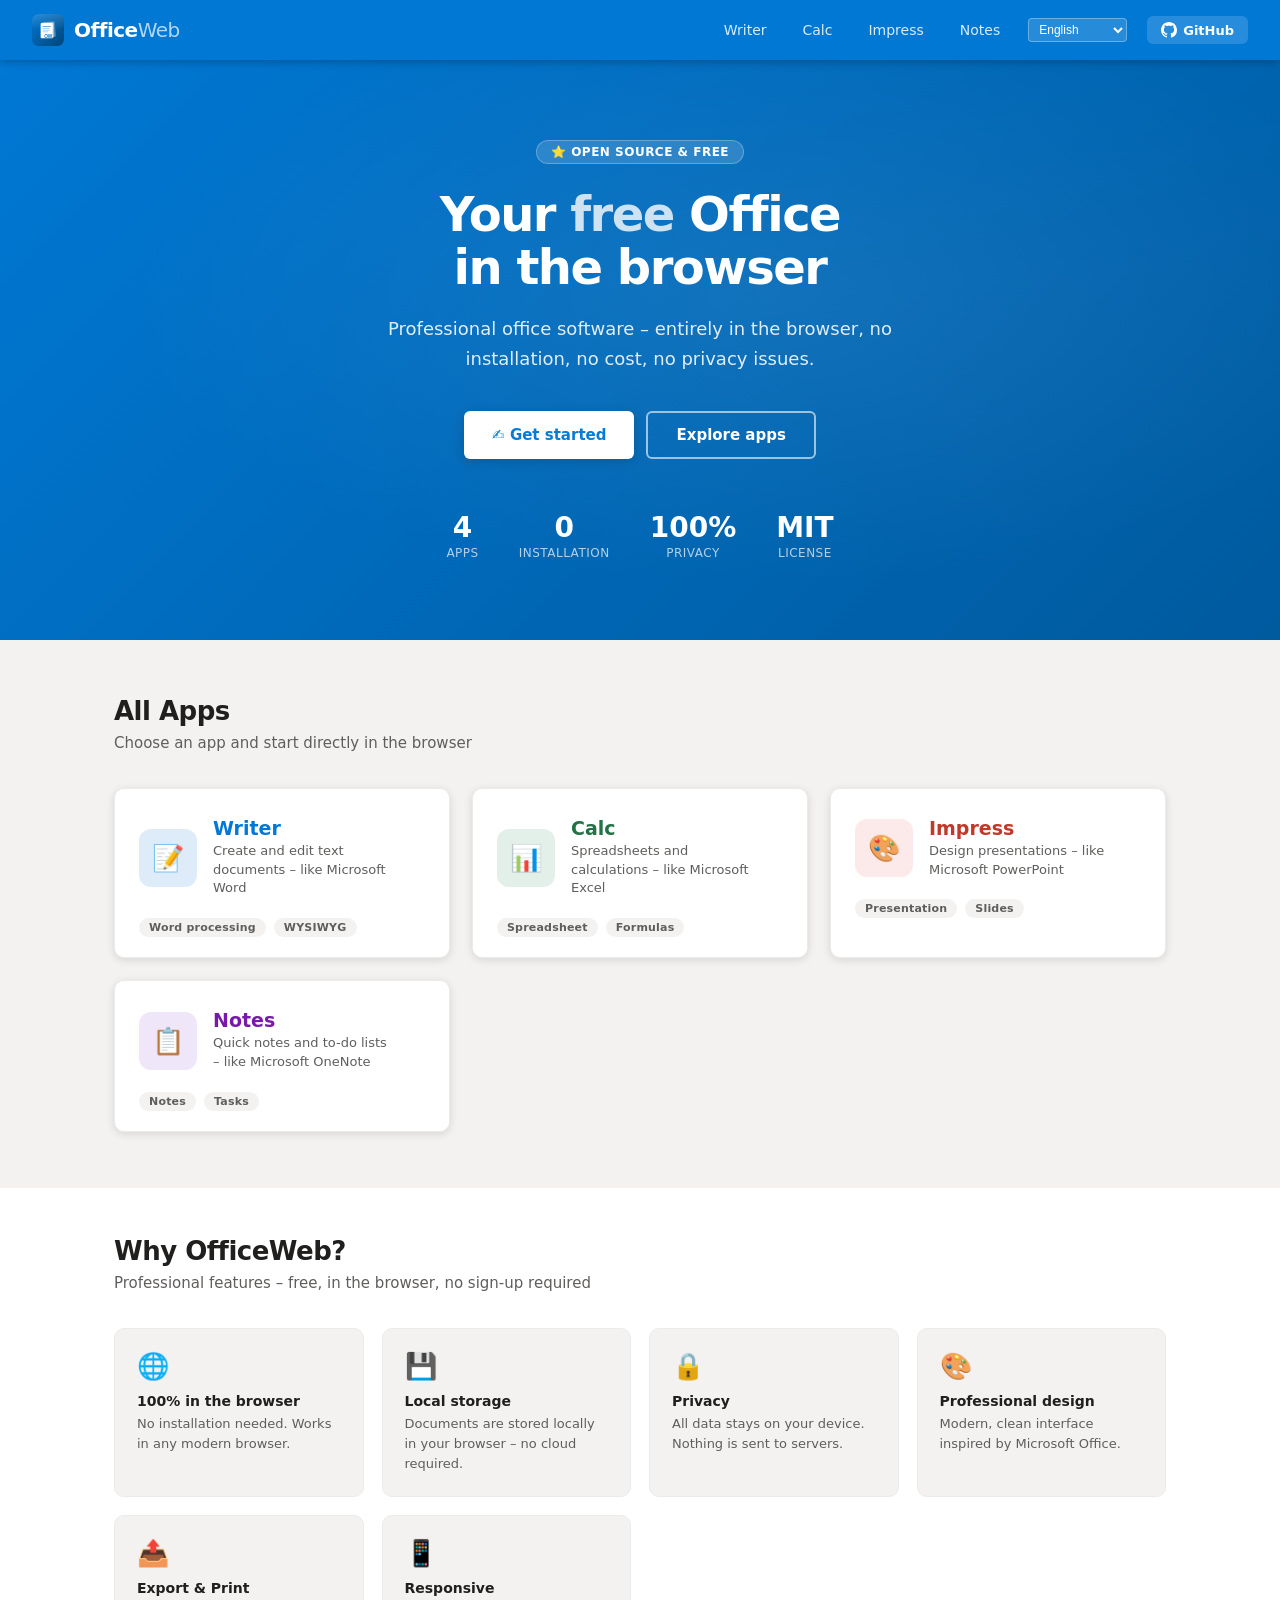
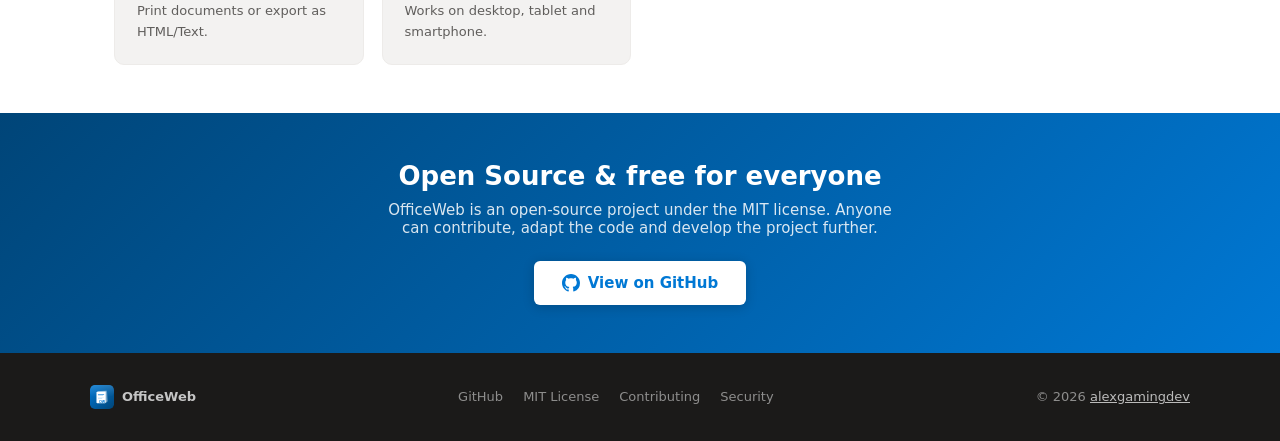
==== index.html @ f9ecbc34 "chore: update repo name from sus_2026 to officeweb Co-authored-by: alexgamingdev <261926466+alexgami" ====
<!DOCTYPE html>
<html lang="de">
<head>
  <meta charset="UTF-8" />
  <meta name="viewport" content="width=device-width, initial-scale=1.0" />
  <title>OfficeWeb – Kostenloses Office im Browser</title>
  <link rel="stylesheet" href="css/common.css" />
  <link rel="stylesheet" href="css/index.css" />
</head>
<body>

<header class="header">
  <a href="index.html" class="header-logo">
    <img src="logo.svg" alt="OfficeWeb Logo" />
    <span class="header-logo-text">Office<span>Web</span></span>
  </a>
  <nav class="header-nav">
    <a href="writer.html" data-i18n="nav.writer">Writer</a>
    <a href="calc.html" data-i18n="nav.calc">Calc</a>
    <a href="impress.html" data-i18n="nav.impress">Impress</a>
    <a href="notes.html" data-i18n="nav.notes">Notes</a>
  </nav>
  <a href="https://github.com/alexgamingdev/officeweb" class="header-gh" target="_blank" rel="noopener">
    <svg width="16" height="16" viewBox="0 0 16 16" fill="currentColor" aria-hidden="true"><path d="M8 0C3.58 0 0 3.58 0 8c0 3.54 2.29 6.53 5.47 7.59.4.07.55-.17.55-.38 0-.19-.01-.82-.01-1.49-2.01.37-2.53-.49-2.69-.94-.09-.23-.48-.94-.82-1.13-.28-.15-.68-.52-.01-.53.63-.01 1.08.58 1.23.82.72 1.21 1.87.87 2.33.66.07-.52.28-.87.51-1.07-1.78-.2-3.64-.89-3.64-3.95 0-.87.31-1.59.82-2.15-.08-.2-.36-1.02.08-2.12 0 0 .67-.21 2.2.82.64-.18 1.32-.27 2-.27.68 0 1.36.09 2 .27 1.53-1.04 2.2-.82 2.2-.82.44 1.1.16 1.92.08 2.12.51.56.82 1.27.82 2.15 0 3.07-1.87 3.75-3.65 3.95.29.25.54.73.54 1.48 0 1.07-.01 1.93-.01 2.2 0 .21.15.46.55.38A8.013 8.013 0 0016 8c0-4.42-3.58-8-8-8z"/></svg>
    GitHub
  </a>
</header>

<section class="hero">
  <div class="hero-badge" data-i18n="hero.badge">⭐ Open Source &amp; Kostenlos</div>
  <h1 data-i18n="hero.title">Dein <em>kostenloses</em> Office<br>im Browser</h1>
  <p data-i18n="hero.subtitle">Professionelle Büro-Software – vollständig im Browser, keine Installation, keine Kosten, kein Datenschutzproblem.</p>
  <div class="hero-btns">
    <a href="writer.html" class="btn btn-primary" data-i18n="hero.start">✍️ Jetzt starten</a>
    <a href="#apps" class="btn btn-outline" data-i18n="hero.discover">Apps entdecken</a>
  </div>
  <div class="hero-stats">
    <div class="hero-stat"><div class="hero-stat-num">4</div><div class="hero-stat-label" data-i18n="stats.apps">Apps</div></div>
    <div class="hero-stat"><div class="hero-stat-num">0</div><div class="hero-stat-label" data-i18n="stats.noInstall">Installation</div></div>
    <div class="hero-stat"><div class="hero-stat-num">100%</div><div class="hero-stat-label" data-i18n="stats.privacy">Datenschutz</div></div>
    <div class="hero-stat"><div class="hero-stat-num">MIT</div><div class="hero-stat-label" data-i18n="stats.license">Lizenz</div></div>
  </div>
</section>

<main>
  <div class="section" id="apps">
    <div class="section-title" data-i18n="apps.title">Alle Apps</div>
    <div class="section-sub" data-i18n="apps.subtitle">Wähle eine App und starte direkt im Browser</div>
    <div class="apps-grid">

      <a href="writer.html" class="app-card">
        <div class="app-card-header">
          <div class="app-icon app-icon-writer">📝</div>
          <div>
            <div class="app-name" style="color:#0078d4">Writer</div>
            <div class="app-desc" data-i18n="apps.writer.desc">Textdokumente erstellen und bearbeiten – wie Microsoft Word</div>
          </div>
          <span class="app-card-arrow">→</span>
        </div>
        <div class="app-card-footer">
          <span class="tag" data-i18n="apps.writer.tag1">Textverarbeitung</span>
          <span class="tag" data-i18n="apps.writer.tag2">WYSIWYG</span>
        </div>
      </a>

      <a href="calc.html" class="app-card">
        <div class="app-card-header">
          <div class="app-icon app-icon-calc">📊</div>
          <div>
            <div class="app-name" style="color:#217346">Calc</div>
            <div class="app-desc" data-i18n="apps.calc.desc">Tabellen und Berechnungen – wie Microsoft Excel</div>
          </div>
          <span class="app-card-arrow">→</span>
        </div>
        <div class="app-card-footer">
          <span class="tag" data-i18n="apps.calc.tag1">Tabellenkalkulation</span>
          <span class="tag" data-i18n="apps.calc.tag2">Formeln</span>
        </div>
      </a>

      <a href="impress.html" class="app-card">
        <div class="app-card-header">
          <div class="app-icon app-icon-impress">🎨</div>
          <div>
            <div class="app-name" style="color:#c0392b">Impress</div>
            <div class="app-desc" data-i18n="apps.impress.desc">Präsentationen gestalten – wie Microsoft PowerPoint</div>
          </div>
          <span class="app-card-arrow">→</span>
        </div>
        <div class="app-card-footer">
          <span class="tag" data-i18n="apps.impress.tag1">Präsentation</span>
          <span class="tag" data-i18n="apps.impress.tag2">Folien</span>
        </div>
      </a>

      <a href="notes.html" class="app-card">
        <div class="app-card-header">
          <div class="app-icon app-icon-notes">📋</div>
          <div>
            <div class="app-name" style="color:#7719aa">Notes</div>
            <div class="app-desc" data-i18n="apps.notes.desc">Schnelle Notizen und Aufgabenlisten – wie Microsoft OneNote</div>
          </div>
          <span class="app-card-arrow">→</span>
        </div>
        <div class="app-card-footer">
          <span class="tag" data-i18n="apps.notes.tag1">Notizen</span>
          <span class="tag" data-i18n="apps.notes.tag2">Aufgaben</span>
        </div>
      </a>

    </div>
  </div>

  <div class="section" style="background:var(--card-bg); max-width:100%; padding:48px 0;">
    <div style="max-width:1100px; margin:0 auto; padding:0 24px;">
      <div class="section-title" data-i18n="features.title">Warum OfficeWeb?</div>
      <div class="section-sub" data-i18n="features.subtitle">Professionelle Funktionen – kostenlos, im Browser, ohne Anmeldung</div>
      <div class="features-grid">
        <div class="feature-item">
          <div class="feature-icon">🌐</div>
          <div class="feature-title" data-i18n="features.browser.title">100 % im Browser</div>
          <div class="feature-text" data-i18n="features.browser.text">Keine Installation nötig. Funktioniert in jedem modernen Browser.</div>
        </div>
        <div class="feature-item">
          <div class="feature-icon">💾</div>
          <div class="feature-title" data-i18n="features.storage.title">Lokaler Speicher</div>
          <div class="feature-text" data-i18n="features.storage.text">Dokumente werden lokal im Browser gespeichert – keine Cloud erforderlich.</div>
        </div>
        <div class="feature-item">
          <div class="feature-icon">🔒</div>
          <div class="feature-title" data-i18n="features.privacy.title">Datenschutz</div>
          <div class="feature-text" data-i18n="features.privacy.text">Alle Daten bleiben auf deinem Gerät. Keine Weitergabe an Server.</div>
        </div>
        <div class="feature-item">
          <div class="feature-icon">🎨</div>
          <div class="feature-title" data-i18n="features.design.title">Professionelles Design</div>
          <div class="feature-text" data-i18n="features.design.text">Modernes, sauberes Interface inspiriert von Microsoft Office.</div>
        </div>
        <div class="feature-item">
          <div class="feature-icon">📤</div>
          <div class="feature-title" data-i18n="features.export.title">Export &amp; Druck</div>
          <div class="feature-text" data-i18n="features.export.text">Dokumente drucken oder als HTML/Text exportieren.</div>
        </div>
        <div class="feature-item">
          <div class="feature-icon">📱</div>
          <div class="feature-title" data-i18n="features.responsive.title">Responsive</div>
          <div class="feature-text" data-i18n="features.responsive.text">Funktioniert auf Desktop, Tablet und Smartphone.</div>
        </div>
      </div>
    </div>
  </div>

  <div class="oss-strip">
    <h2 data-i18n="oss.title">Open Source &amp; frei für alle</h2>
    <p data-i18n="oss.text">OfficeWeb ist ein quelloffenes Projekt unter der MIT-Lizenz. Jeder kann beitragen, den Code anpassen und das Projekt weiterentwickeln.</p>
    <a href="https://github.com/alexgamingdev/officeweb" class="btn btn-primary" target="_blank" rel="noopener">
      <svg width="18" height="18" viewBox="0 0 16 16" fill="currentColor"><path d="M8 0C3.58 0 0 3.58 0 8c0 3.54 2.29 6.53 5.47 7.59.4.07.55-.17.55-.38 0-.19-.01-.82-.01-1.49-2.01.37-2.53-.49-2.69-.94-.09-.23-.48-.94-.82-1.13-.28-.15-.68-.52-.01-.53.63-.01 1.08.58 1.23.82.72 1.21 1.87.87 2.33.66.07-.52.28-.87.51-1.07-1.78-.2-3.64-.89-3.64-3.95 0-.87.31-1.59.82-2.15-.08-.2-.36-1.02.08-2.12 0 0 .67-.21 2.2.82.64-.18 1.32-.27 2-.27.68 0 1.36.09 2 .27 1.53-1.04 2.2-.82 2.2-.82.44 1.1.16 1.92.08 2.12.51.56.82 1.27.82 2.15 0 3.07-1.87 3.75-3.65 3.95.29.25.54.73.54 1.48 0 1.07-.01 1.93-.01 2.2 0 .21.15.46.55.38A8.013 8.013 0 0016 8c0-4.42-3.58-8-8-8z"/></svg>
      <span data-i18n="oss.btn">Auf GitHub ansehen</span>
    </a>
  </div>
</main>

<footer>
  <div class="footer-inner">
    <a href="index.html" class="footer-brand">
      <img src="logo.svg" alt="OfficeWeb" />
      OfficeWeb
    </a>
    <div class="footer-links">
      <a href="https://github.com/alexgamingdev/officeweb" target="_blank" rel="noopener">GitHub</a>
      <a href="https://github.com/alexgamingdev/officeweb/blob/main/LICENSE" target="_blank" rel="noopener" data-i18n="footer.license">MIT Lizenz</a>
      <a href="https://github.com/alexgamingdev/officeweb/blob/main/CONTRIBUTING.md" target="_blank" rel="noopener" data-i18n="footer.contributing">Mitwirken</a>
      <a href="https://github.com/alexgamingdev/officeweb/blob/main/SECURITY.md" target="_blank" rel="noopener" data-i18n="footer.security">Sicherheit</a>
    </div>
    <span>© 2026 <a href="https://github.com/alexgamingdev" target="_blank" rel="noopener" style="color:rgba(255,255,255,.7)">alexgamingdev</a></span>
  </div>
</footer>

<script src="js/i18n.js"></script>
</body>
</html>
---- css/common.css ----
/* OfficeWeb – Common Styles
 * Shared across all pages (resets, titlebar base, modals, ribbon, language picker)
 */

*, *::before, *::after { box-sizing: border-box; margin: 0; padding: 0; }

/* ── Language picker ─────────────────────────────────────────────────────── */
.lang-picker {
  background: rgba(255,255,255,.15);
  border: 1px solid rgba(255,255,255,.3);
  color: #fff;
  border-radius: 4px;
  font-size: 12px;
  padding: 3px 6px;
  cursor: pointer;
  margin-left: 8px;
  max-width: 120px;
}
.lang-picker:focus { outline: none; background: rgba(255,255,255,.25); }
.lang-picker option { background: #333; color: #fff; }

/* ── Titlebar base ────────────────────────────────────────────────────────── */
.titlebar {
  color: #fff;
  height: 40px;
  display: flex;
  align-items: center;
  padding: 0 12px;
  gap: 8px;
  flex-shrink: 0;
}
.titlebar-home {
  color: rgba(255,255,255,.85);
  text-decoration: none;
  font-size: 13px;
  padding: 4px 10px;
  border-radius: 3px;
}
.titlebar-home:hover { background: rgba(255,255,255,.15); }
.titlebar-name { font-size: 14px; font-weight: 600; margin-left: 4px; }
.titlebar-file { flex: 1; }
.titlebar-file input {
  background: transparent;
  border: none;
  color: #fff;
  font-size: 13px;
  outline: none;
  width: 220px;
  border-bottom: 1px solid transparent;
  margin-left: 8px;
}
.titlebar-file input:focus { border-bottom-color: rgba(255,255,255,.6); }

.tb-btn {
  padding: 5px 14px;
  border-radius: 3px;
  font-size: 13px;
  cursor: pointer;
  border: none;
  font-weight: 600;
  background: rgba(255,255,255,.15);
  color: #fff;
  margin-left: 4px;
}
.tb-btn:hover { background: rgba(255,255,255,.25); }

/* ── Ribbon base ──────────────────────────────────────────────────────────── */
.ribbon {
  background: #fff;
  border-bottom: 1px solid var(--border, #d1d1d1);
  padding: 6px 12px;
  display: flex;
  align-items: center;
  flex-wrap: wrap;
  gap: 2px;
  flex-shrink: 0;
}
.ribbon-group {
  display: flex;
  align-items: center;
  gap: 2px;
  padding: 0 6px;
  border-right: 1px solid var(--border, #d1d1d1);
}
.ribbon-group:last-child { border-right: none; }
.rb {
  display: flex;
  align-items: center;
  justify-content: center;
  min-width: 28px;
  height: 28px;
  padding: 0 6px;
  border: none;
  background: transparent;
  cursor: pointer;
  border-radius: 3px;
  font-size: 13px;
  color: var(--text, #201f1e);
  flex-shrink: 0;
}
.rb:hover { background: var(--hover, #f0f0f0); }
select.rb-select {
  height: 28px;
  border: 1px solid var(--border, #d1d1d1);
  border-radius: 3px;
  font-size: 13px;
  background: #fff;
  cursor: pointer;
  padding: 0 4px;
  color: var(--text, #201f1e);
}

/* ── Modal ────────────────────────────────────────────────────────────────── */
.modal-overlay {
  position: fixed;
  inset: 0;
  background: rgba(0,0,0,.4);
  z-index: 500;
  display: none;
  align-items: center;
  justify-content: center;
}
.modal-overlay.open { display: flex; }
.modal {
  background: #fff;
  border-radius: 6px;
  padding: 24px;
  min-width: 340px;
  max-width: 90vw;
  box-shadow: 0 8px 32px rgba(0,0,0,.25);
  color: #201f1e;
}
.modal h3 { margin-bottom: 16px; font-size: 18px; }
.modal label { display: block; font-size: 13px; margin-bottom: 4px; color: #555; }
.modal input, .modal select, .modal textarea {
  width: 100%;
  border: 1px solid var(--border, #d1d1d1);
  border-radius: 4px;
  padding: 8px 10px;
  font-size: 14px;
  margin-bottom: 12px;
}
.modal-btns { display: flex; gap: 8px; justify-content: flex-end; margin-top: 8px; }
.modal-btns button {
  padding: 8px 20px;
  border-radius: 4px;
  font-size: 13px;
  cursor: pointer;
  border: 1px solid var(--border, #d1d1d1);
  background: #fff;
}

/* ── Status bar base ──────────────────────────────────────────────────────── */
.statusbar {
  color: rgba(255,255,255,.85);
  height: 24px;
  display: flex;
  align-items: center;
  padding: 0 12px;
  gap: 24px;
  font-size: 12px;
  flex-shrink: 0;
}
.statusbar span { display: flex; align-items: center; gap: 4px; }
---- css/index.css ----
/* OfficeWeb – Index page styles */
:root {
  --blue: #0078d4;
  --blue-dark: #005a9e;
  --blue-light: #deecf9;
  --green: #217346;
  --green-light: #e2f0e9;
  --red: #c0392b;
  --red-light: #fceaea;
  --purple: #7719aa;
  --purple-light: #f0e6f9;
  --text: #201f1e;
  --text-muted: #605e5c;
  --border: #edebe9;
  --bg: #f3f2f1;
  --card-bg: #ffffff;
  --shadow: 0 2px 8px rgba(0,0,0,.12);
  --shadow-lg: 0 8px 32px rgba(0,0,0,.16);
  --radius: 10px;
}
body { font-family: 'Segoe UI', system-ui, -apple-system, sans-serif; background: var(--bg); color: var(--text); min-height: 100vh; }

/* Header */
.header { background: var(--blue); color: #fff; padding: 0 32px; height: 60px; display: flex; align-items: center; gap: 12px; box-shadow: 0 2px 8px rgba(0,0,0,.25); position: sticky; top:0; z-index:100; }
.header-logo { display: flex; align-items: center; gap: 10px; text-decoration: none; }
.header-logo img { width: 32px; height: 32px; border-radius: 6px; }
.header-logo-text { font-size: 20px; font-weight: 700; letter-spacing: -0.5px; color: #fff; }
.header-logo-text span { opacity:.7; font-weight: 400; }
.header-nav { margin-left: auto; display: flex; gap: 4px; align-items: center; }
.header-nav a { color: rgba(255,255,255,.85); text-decoration: none; padding: 7px 16px; border-radius: 6px; font-size: 14px; font-weight: 500; transition: background .15s; }
.header-nav a:hover { background: rgba(255,255,255,.18); color: #fff; }
.header-gh { display: flex; align-items: center; gap: 6px; margin-left: 8px; padding: 6px 14px; border-radius: 6px; background: rgba(255,255,255,.15); color: #fff; text-decoration: none; font-size: 13px; font-weight: 600; transition: background .15s; }
.header-gh:hover { background: rgba(255,255,255,.25); }

/* Hero */
@keyframes hero-gradient { 0%,100% { background-position: 0% 50%; } 50% { background-position: 100% 50%; } }
.hero { background: linear-gradient(135deg, #0078d4, #005a9e, #004578, #0063b1); background-size: 300% 300%; animation: hero-gradient 12s ease infinite; color: #fff; padding: 80px 32px; text-align: center; position: relative; overflow: hidden; }
.hero::before { content: ''; position: absolute; inset: 0; background: radial-gradient(ellipse at 60% 40%, rgba(255,255,255,.07) 0%, transparent 60%); pointer-events: none; }
.hero-badge { display: inline-flex; align-items: center; gap: 6px; background: rgba(255,255,255,.15); border: 1px solid rgba(255,255,255,.25); border-radius: 20px; padding: 4px 14px; font-size: 12px; font-weight: 600; letter-spacing: .5px; text-transform: uppercase; margin-bottom: 24px; }
.hero h1 { font-size: 48px; font-weight: 800; margin-bottom: 20px; letter-spacing: -1.5px; line-height: 1.1; }
.hero h1 em { font-style: normal; opacity: .8; }
.hero p { font-size: 18px; opacity: .88; max-width: 580px; margin: 0 auto 36px; line-height: 1.7; }
.hero-btns { display: flex; gap: 12px; justify-content: center; flex-wrap: wrap; }
.btn { display: inline-flex; align-items: center; gap: 8px; padding: 13px 28px; border-radius: 6px; font-size: 15px; font-weight: 600; text-decoration: none; cursor: pointer; border: none; transition: all .18s; }
.btn-primary { background: #fff; color: var(--blue); box-shadow: 0 2px 12px rgba(0,0,0,.18); }
.btn-primary:hover { background: #f0f5fb; box-shadow: 0 4px 20px rgba(0,0,0,.25); transform: translateY(-1px); }
.btn-outline { background: transparent; color: #fff; border: 2px solid rgba(255,255,255,.6); }
.btn-outline:hover { background: rgba(255,255,255,.15); border-color: rgba(255,255,255,.9); }
.hero-stats { display: flex; gap: 40px; justify-content: center; margin-top: 52px; flex-wrap: wrap; }
.hero-stat { text-align: center; }
.hero-stat-num { font-size: 28px; font-weight: 800; }
.hero-stat-label { font-size: 12px; opacity: .7; text-transform: uppercase; letter-spacing: .5px; margin-top: 2px; }

/* Apps section */
.section { max-width: 1100px; margin: 0 auto; padding: 56px 24px; }
.section-title { font-size: 26px; font-weight: 800; margin-bottom: 8px; letter-spacing: -.5px; }
.section-sub { color: var(--text-muted); margin-bottom: 36px; font-size: 15px; }
.apps-grid { display: grid; grid-template-columns: repeat(auto-fill, minmax(260px, 1fr)); gap: 22px; }
.app-card { background: var(--card-bg); border-radius: var(--radius); box-shadow: var(--shadow); overflow: hidden; transition: transform .2s, box-shadow .2s; text-decoration: none; color: inherit; display: block; border: 1px solid var(--border); }
.app-card:hover { transform: translateY(-4px); box-shadow: var(--shadow-lg); border-color: transparent; }
.app-card-header { padding: 28px 24px 20px; display: flex; align-items: center; gap: 16px; }
.app-icon { width: 58px; height: 58px; border-radius: 12px; display: flex; align-items: center; justify-content: center; font-size: 26px; flex-shrink: 0; }
.app-icon-writer { background: var(--blue-light); }
.app-icon-calc { background: var(--green-light); }
.app-icon-impress { background: var(--red-light); }
.app-icon-notes { background: var(--purple-light); }
.app-name { font-size: 19px; font-weight: 700; }
.app-desc { color: var(--text-muted); font-size: 13px; margin-top: 3px; line-height: 1.45; }
.app-card-footer { padding: 0 24px 20px; display: flex; gap: 8px; flex-wrap: wrap; }
.tag { background: var(--bg); color: var(--text-muted); font-size: 11px; padding: 3px 10px; border-radius: 20px; font-weight: 600; letter-spacing: .2px; }
.app-card-arrow { margin-left: auto; color: var(--blue); font-size: 18px; opacity: 0; transition: opacity .2s, transform .2s; }
.app-card:hover .app-card-arrow { opacity: 1; transform: translateX(3px); }

/* Features */
.features-grid { display: grid; grid-template-columns: repeat(auto-fill, minmax(230px, 1fr)); gap: 18px; }
.feature-item { background: var(--bg); border-radius: var(--radius); padding: 22px; border: 1px solid var(--border); transition: border-color .15s, box-shadow .15s; }
.feature-item:hover { border-color: var(--blue-light); box-shadow: 0 2px 12px rgba(0,120,212,.1); }
.feature-icon { font-size: 26px; margin-bottom: 12px; }
.feature-title { font-size: 14px; font-weight: 700; margin-bottom: 5px; }
.feature-text { color: var(--text-muted); font-size: 13px; line-height: 1.55; }

/* Open source strip */
.oss-strip { background: linear-gradient(135deg, #004578, #0078d4); color: #fff; padding: 48px 24px; text-align: center; }
.oss-strip h2 { font-size: 26px; font-weight: 800; margin-bottom: 10px; }
.oss-strip p { opacity: .85; margin-bottom: 24px; font-size: 15px; max-width: 520px; margin-left: auto; margin-right: auto; }
.oss-strip .btn-primary { margin: 0 6px; }

/* Footer */
footer { background: #1b1a19; color: rgba(255,255,255,.5); padding: 32px 24px; font-size: 13px; }
.footer-inner { max-width: 1100px; margin: 0 auto; display: flex; align-items: center; justify-content: space-between; flex-wrap: wrap; gap: 16px; }
.footer-brand { display: flex; align-items: center; gap: 8px; color: rgba(255,255,255,.75); font-weight: 600; text-decoration: none; }
.footer-brand img { width: 24px; height: 24px; border-radius: 4px; }
.footer-links { display: flex; gap: 20px; }
.footer-links a { color: rgba(255,255,255,.5); text-decoration: none; transition: color .15s; }
.footer-links a:hover { color: rgba(255,255,255,.9); }

@media (max-width: 640px) {
  .hero h1 { font-size: 32px; }
  .hero-stats { gap: 24px; }
  .header-nav { display: none; }
  .footer-inner { flex-direction: column; text-align: center; }
  .footer-links { justify-content: center; }
}
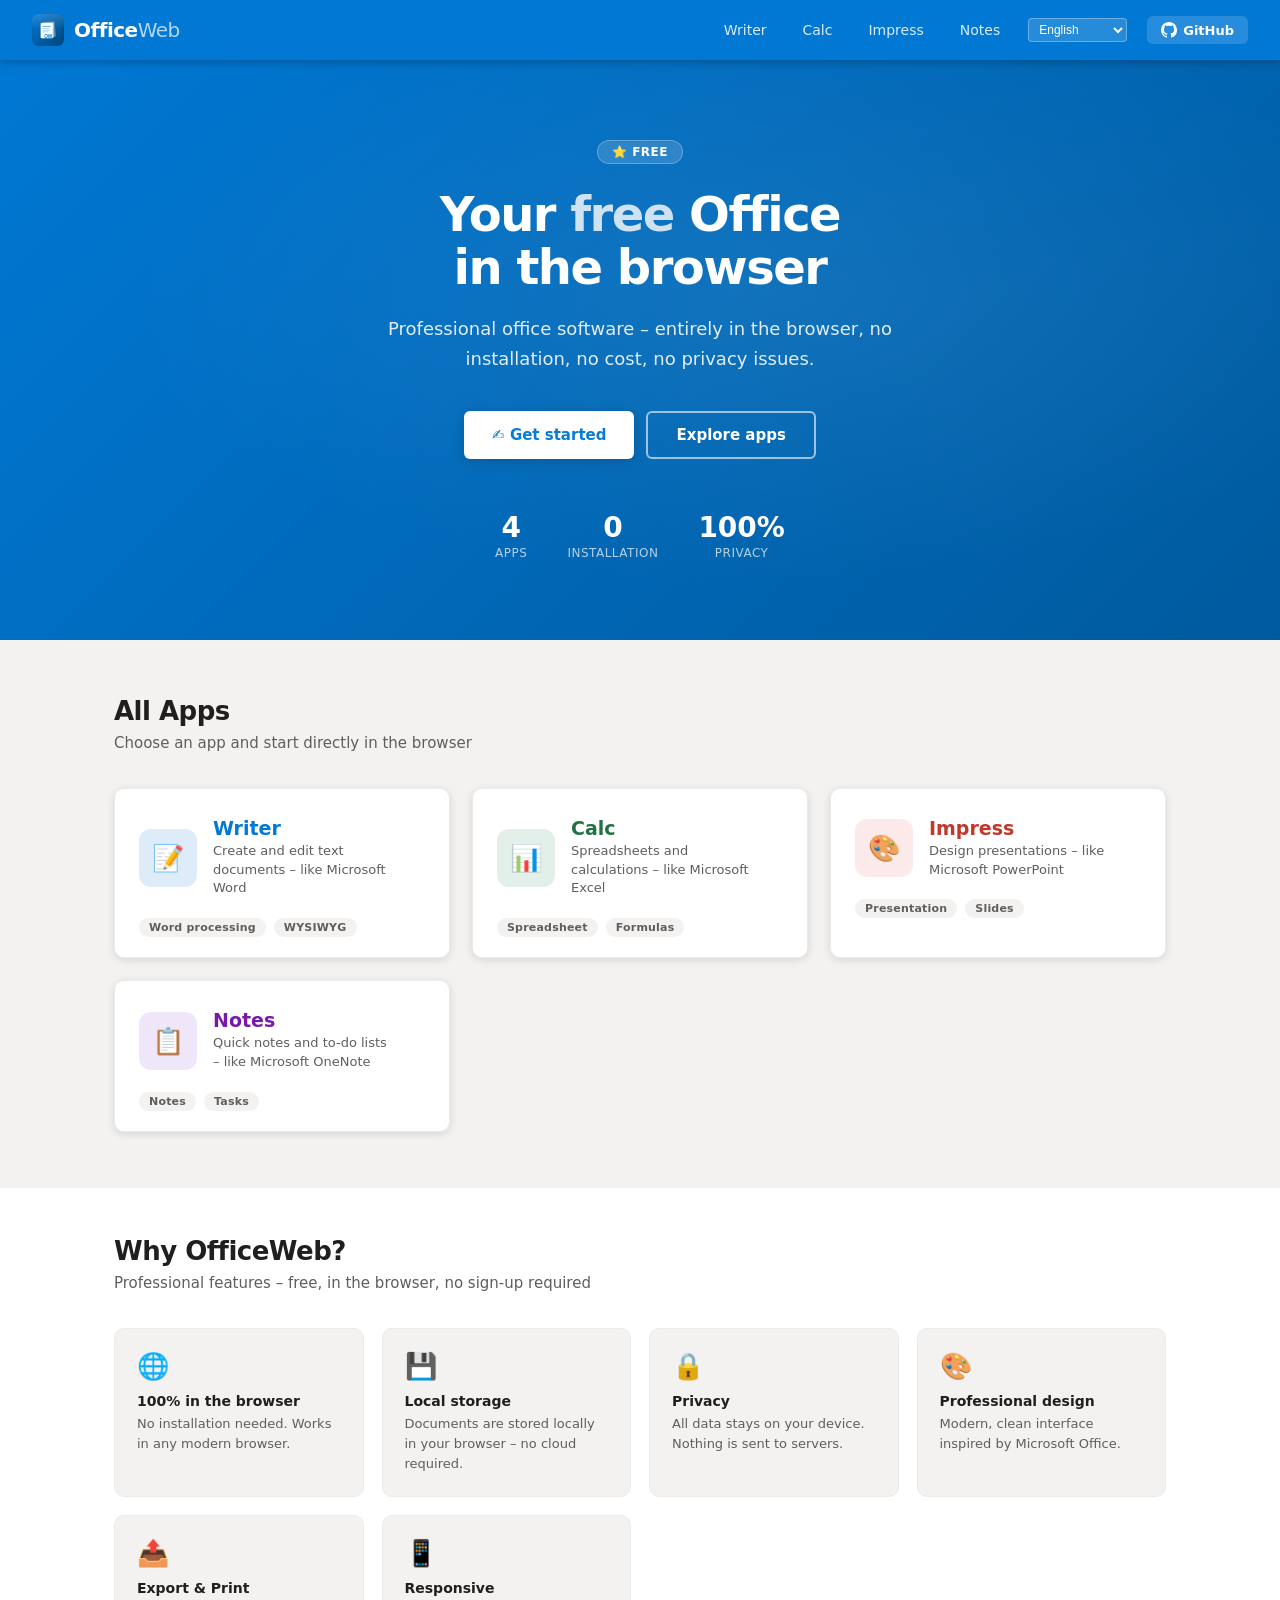
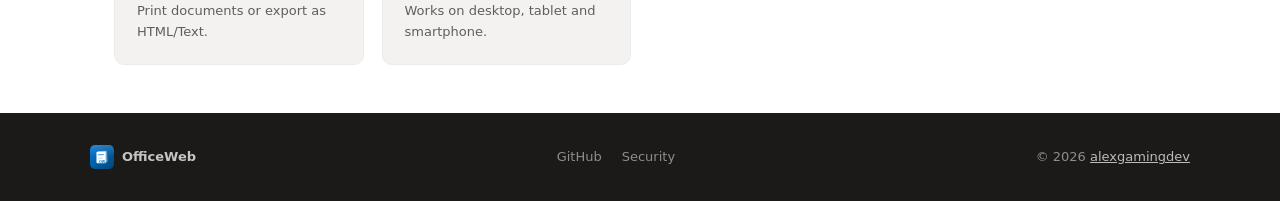
==== commit 53fc914f: "Set English as default language and remove Open Source claims from UI Co-authored-by: alexgamingdev " ====
--- a/index.html
+++ b/index.html
@@ -1,9 +1,10 @@
 <!DOCTYPE html>
-<html lang="de">
+<html lang="en">
 <head>
   <meta charset="UTF-8" />
   <meta name="viewport" content="width=device-width, initial-scale=1.0" />
-  <title>OfficeWeb – Kostenloses Office im Browser</title>
+  <title>OfficeWeb – Free Office in the Browser</title>
+  <link rel="icon" href="logo.svg" type="image/svg+xml" />
   <link rel="stylesheet" href="css/common.css" />
   <link rel="stylesheet" href="css/index.css" />
 </head>
@@ -27,25 +28,24 @@
 </header>
 
 <section class="hero">
-  <div class="hero-badge" data-i18n="hero.badge">⭐ Open Source &amp; Kostenlos</div>
-  <h1 data-i18n="hero.title">Dein <em>kostenloses</em> Office<br>im Browser</h1>
-  <p data-i18n="hero.subtitle">Professionelle Büro-Software – vollständig im Browser, keine Installation, keine Kosten, kein Datenschutzproblem.</p>
+  <div class="hero-badge" data-i18n="hero.badge">⭐ Free</div>
+  <h1 data-i18n="hero.title">Your <em>free</em> Office<br>in the browser</h1>
+  <p data-i18n="hero.subtitle">Professional office software – entirely in the browser, no installation, no cost, no privacy issues.</p>
   <div class="hero-btns">
-    <a href="writer.html" class="btn btn-primary" data-i18n="hero.start">✍️ Jetzt starten</a>
-    <a href="#apps" class="btn btn-outline" data-i18n="hero.discover">Apps entdecken</a>
+    <a href="writer.html" class="btn btn-primary" data-i18n="hero.start">✍️ Get started</a>
+    <a href="#apps" class="btn btn-outline" data-i18n="hero.discover">Explore apps</a>
   </div>
   <div class="hero-stats">
     <div class="hero-stat"><div class="hero-stat-num">4</div><div class="hero-stat-label" data-i18n="stats.apps">Apps</div></div>
     <div class="hero-stat"><div class="hero-stat-num">0</div><div class="hero-stat-label" data-i18n="stats.noInstall">Installation</div></div>
-    <div class="hero-stat"><div class="hero-stat-num">100%</div><div class="hero-stat-label" data-i18n="stats.privacy">Datenschutz</div></div>
-    <div class="hero-stat"><div class="hero-stat-num">MIT</div><div class="hero-stat-label" data-i18n="stats.license">Lizenz</div></div>
+    <div class="hero-stat"><div class="hero-stat-num">100%</div><div class="hero-stat-label" data-i18n="stats.privacy">Privacy</div></div>
   </div>
 </section>
 
 <main>
   <div class="section" id="apps">
-    <div class="section-title" data-i18n="apps.title">Alle Apps</div>
-    <div class="section-sub" data-i18n="apps.subtitle">Wähle eine App und starte direkt im Browser</div>
+    <div class="section-title" data-i18n="apps.title">All Apps</div>
+    <div class="section-sub" data-i18n="apps.subtitle">Choose an app and start directly in the browser</div>
     <div class="apps-grid">
 
       <a href="writer.html" class="app-card">
@@ -53,12 +53,12 @@
           <div class="app-icon app-icon-writer">📝</div>
           <div>
             <div class="app-name" style="color:#0078d4">Writer</div>
-            <div class="app-desc" data-i18n="apps.writer.desc">Textdokumente erstellen und bearbeiten – wie Microsoft Word</div>
+            <div class="app-desc" data-i18n="apps.writer.desc">Create and edit text documents – like Microsoft Word</div>
           </div>
           <span class="app-card-arrow">→</span>
         </div>
         <div class="app-card-footer">
-          <span class="tag" data-i18n="apps.writer.tag1">Textverarbeitung</span>
+          <span class="tag" data-i18n="apps.writer.tag1">Word processing</span>
           <span class="tag" data-i18n="apps.writer.tag2">WYSIWYG</span>
         </div>
       </a>
@@ -68,13 +68,13 @@
           <div class="app-icon app-icon-calc">📊</div>
           <div>
             <div class="app-name" style="color:#217346">Calc</div>
-            <div class="app-desc" data-i18n="apps.calc.desc">Tabellen und Berechnungen – wie Microsoft Excel</div>
+            <div class="app-desc" data-i18n="apps.calc.desc">Spreadsheets and calculations – like Microsoft Excel</div>
           </div>
           <span class="app-card-arrow">→</span>
         </div>
         <div class="app-card-footer">
-          <span class="tag" data-i18n="apps.calc.tag1">Tabellenkalkulation</span>
-          <span class="tag" data-i18n="apps.calc.tag2">Formeln</span>
+          <span class="tag" data-i18n="apps.calc.tag1">Spreadsheet</span>
+          <span class="tag" data-i18n="apps.calc.tag2">Formulas</span>
         </div>
       </a>
 
@@ -83,13 +83,13 @@
           <div class="app-icon app-icon-impress">🎨</div>
           <div>
             <div class="app-name" style="color:#c0392b">Impress</div>
-            <div class="app-desc" data-i18n="apps.impress.desc">Präsentationen gestalten – wie Microsoft PowerPoint</div>
+            <div class="app-desc" data-i18n="apps.impress.desc">Design presentations – like Microsoft PowerPoint</div>
           </div>
           <span class="app-card-arrow">→</span>
         </div>
         <div class="app-card-footer">
-          <span class="tag" data-i18n="apps.impress.tag1">Präsentation</span>
-          <span class="tag" data-i18n="apps.impress.tag2">Folien</span>
+          <span class="tag" data-i18n="apps.impress.tag1">Presentation</span>
+          <span class="tag" data-i18n="apps.impress.tag2">Slides</span>
         </div>
       </a>
 
@@ -98,13 +98,13 @@
           <div class="app-icon app-icon-notes">📋</div>
           <div>
             <div class="app-name" style="color:#7719aa">Notes</div>
-            <div class="app-desc" data-i18n="apps.notes.desc">Schnelle Notizen und Aufgabenlisten – wie Microsoft OneNote</div>
+            <div class="app-desc" data-i18n="apps.notes.desc">Quick notes and to-do lists – like Microsoft OneNote</div>
           </div>
           <span class="app-card-arrow">→</span>
         </div>
         <div class="app-card-footer">
-          <span class="tag" data-i18n="apps.notes.tag1">Notizen</span>
-          <span class="tag" data-i18n="apps.notes.tag2">Aufgaben</span>
+          <span class="tag" data-i18n="apps.notes.tag1">Notes</span>
+          <span class="tag" data-i18n="apps.notes.tag2">Tasks</span>
         </div>
       </a>
 
@@ -113,51 +113,43 @@
 
   <div class="section" style="background:var(--card-bg); max-width:100%; padding:48px 0;">
     <div style="max-width:1100px; margin:0 auto; padding:0 24px;">
-      <div class="section-title" data-i18n="features.title">Warum OfficeWeb?</div>
-      <div class="section-sub" data-i18n="features.subtitle">Professionelle Funktionen – kostenlos, im Browser, ohne Anmeldung</div>
+      <div class="section-title" data-i18n="features.title">Why OfficeWeb?</div>
+      <div class="section-sub" data-i18n="features.subtitle">Professional features – free, in the browser, no sign-up required</div>
       <div class="features-grid">
         <div class="feature-item">
           <div class="feature-icon">🌐</div>
-          <div class="feature-title" data-i18n="features.browser.title">100 % im Browser</div>
-          <div class="feature-text" data-i18n="features.browser.text">Keine Installation nötig. Funktioniert in jedem modernen Browser.</div>
+          <div class="feature-title" data-i18n="features.browser.title">100% in the browser</div>
+          <div class="feature-text" data-i18n="features.browser.text">No installation needed. Works in any modern browser.</div>
         </div>
         <div class="feature-item">
           <div class="feature-icon">💾</div>
-          <div class="feature-title" data-i18n="features.storage.title">Lokaler Speicher</div>
-          <div class="feature-text" data-i18n="features.storage.text">Dokumente werden lokal im Browser gespeichert – keine Cloud erforderlich.</div>
+          <div class="feature-title" data-i18n="features.storage.title">Local storage</div>
+          <div class="feature-text" data-i18n="features.storage.text">Documents are stored locally in your browser – no cloud required.</div>
         </div>
         <div class="feature-item">
           <div class="feature-icon">🔒</div>
-          <div class="feature-title" data-i18n="features.privacy.title">Datenschutz</div>
-          <div class="feature-text" data-i18n="features.privacy.text">Alle Daten bleiben auf deinem Gerät. Keine Weitergabe an Server.</div>
+          <div class="feature-title" data-i18n="features.privacy.title">Privacy</div>
+          <div class="feature-text" data-i18n="features.privacy.text">All data stays on your device. Nothing is sent to servers.</div>
         </div>
         <div class="feature-item">
           <div class="feature-icon">🎨</div>
-          <div class="feature-title" data-i18n="features.design.title">Professionelles Design</div>
-          <div class="feature-text" data-i18n="features.design.text">Modernes, sauberes Interface inspiriert von Microsoft Office.</div>
+          <div class="feature-title" data-i18n="features.design.title">Professional design</div>
+          <div class="feature-text" data-i18n="features.design.text">Modern, clean interface inspired by Microsoft Office.</div>
         </div>
         <div class="feature-item">
           <div class="feature-icon">📤</div>
-          <div class="feature-title" data-i18n="features.export.title">Export &amp; Druck</div>
-          <div class="feature-text" data-i18n="features.export.text">Dokumente drucken oder als HTML/Text exportieren.</div>
+          <div class="feature-title" data-i18n="features.export.title">Export &amp; Print</div>
+          <div class="feature-text" data-i18n="features.export.text">Print documents or export as HTML/Text.</div>
         </div>
         <div class="feature-item">
           <div class="feature-icon">📱</div>
           <div class="feature-title" data-i18n="features.responsive.title">Responsive</div>
-          <div class="feature-text" data-i18n="features.responsive.text">Funktioniert auf Desktop, Tablet und Smartphone.</div>
+          <div class="feature-text" data-i18n="features.responsive.text">Works on desktop, tablet and smartphone.</div>
         </div>
       </div>
     </div>
   </div>
 
-  <div class="oss-strip">
-    <h2 data-i18n="oss.title">Open Source &amp; frei für alle</h2>
-    <p data-i18n="oss.text">OfficeWeb ist ein quelloffenes Projekt unter der MIT-Lizenz. Jeder kann beitragen, den Code anpassen und das Projekt weiterentwickeln.</p>
-    <a href="https://github.com/alexgamingdev/officeweb" class="btn btn-primary" target="_blank" rel="noopener">
-      <svg width="18" height="18" viewBox="0 0 16 16" fill="currentColor"><path d="M8 0C3.58 0 0 3.58 0 8c0 3.54 2.29 6.53 5.47 7.59.4.07.55-.17.55-.38 0-.19-.01-.82-.01-1.49-2.01.37-2.53-.49-2.69-.94-.09-.23-.48-.94-.82-1.13-.28-.15-.68-.52-.01-.53.63-.01 1.08.58 1.23.82.72 1.21 1.87.87 2.33.66.07-.52.28-.87.51-1.07-1.78-.2-3.64-.89-3.64-3.95 0-.87.31-1.59.82-2.15-.08-.2-.36-1.02.08-2.12 0 0 .67-.21 2.2.82.64-.18 1.32-.27 2-.27.68 0 1.36.09 2 .27 1.53-1.04 2.2-.82 2.2-.82.44 1.1.16 1.92.08 2.12.51.56.82 1.27.82 2.15 0 3.07-1.87 3.75-3.65 3.95.29.25.54.73.54 1.48 0 1.07-.01 1.93-.01 2.2 0 .21.15.46.55.38A8.013 8.013 0 0016 8c0-4.42-3.58-8-8-8z"/></svg>
-      <span data-i18n="oss.btn">Auf GitHub ansehen</span>
-    </a>
-  </div>
 </main>
 
 <footer>
@@ -168,9 +160,7 @@
     </a>
     <div class="footer-links">
       <a href="https://github.com/alexgamingdev/officeweb" target="_blank" rel="noopener">GitHub</a>
-      <a href="https://github.com/alexgamingdev/officeweb/blob/main/LICENSE" target="_blank" rel="noopener" data-i18n="footer.license">MIT Lizenz</a>
-      <a href="https://github.com/alexgamingdev/officeweb/blob/main/CONTRIBUTING.md" target="_blank" rel="noopener" data-i18n="footer.contributing">Mitwirken</a>
-      <a href="https://github.com/alexgamingdev/officeweb/blob/main/SECURITY.md" target="_blank" rel="noopener" data-i18n="footer.security">Sicherheit</a>
+      <a href="https://github.com/alexgamingdev/officeweb/blob/main/SECURITY.md" target="_blank" rel="noopener" data-i18n="footer.security">Security</a>
     </div>
     <span>© 2026 <a href="https://github.com/alexgamingdev" target="_blank" rel="noopener" style="color:rgba(255,255,255,.7)">alexgamingdev</a></span>
   </div>
--- a/css/common.css
+++ b/css/common.css
@@ -35,8 +35,12 @@
   font-size: 13px;
   padding: 4px 10px;
   border-radius: 3px;
+  display: flex;
+  align-items: center;
+  gap: 6px;
 }
 .titlebar-home:hover { background: rgba(255,255,255,.15); }
+.titlebar-logo { height: 20px; width: auto; }
 .titlebar-name { font-size: 14px; font-weight: 600; margin-left: 4px; }
 .titlebar-file { flex: 1; }
 .titlebar-file input {
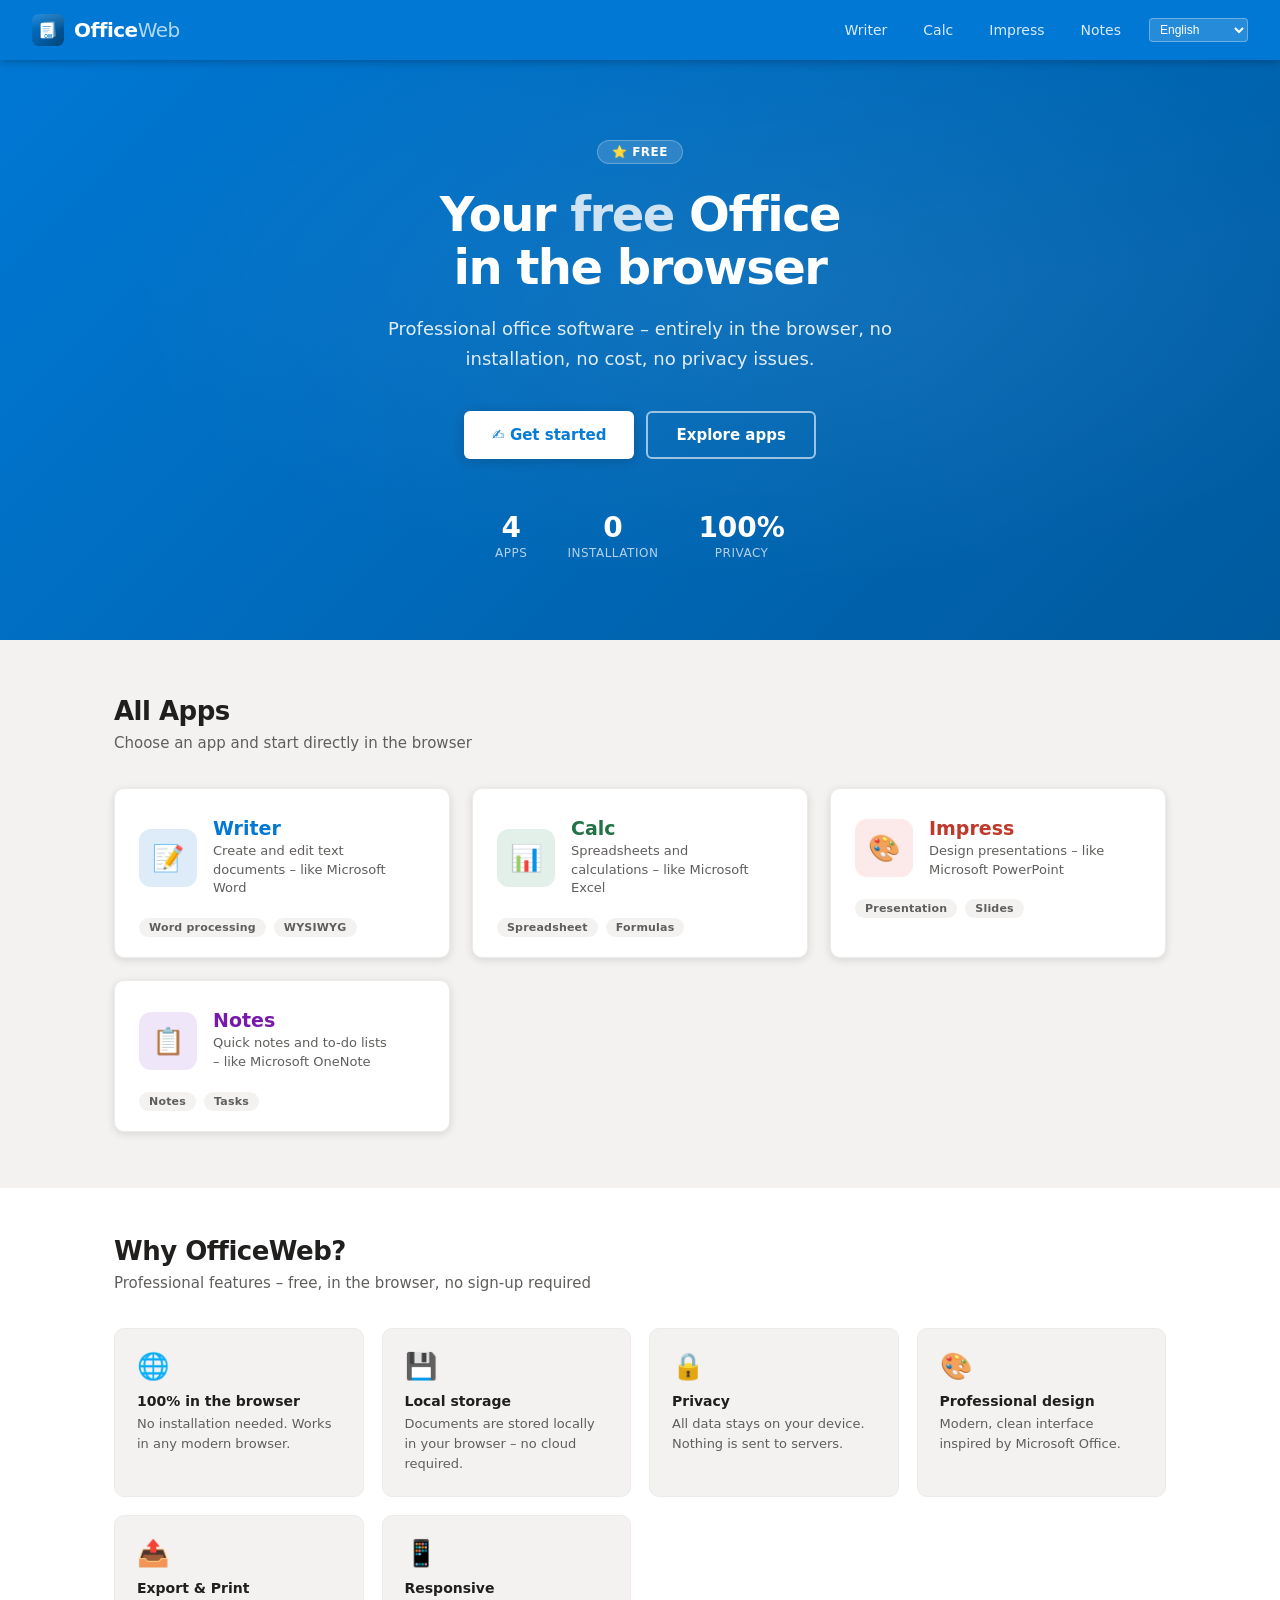
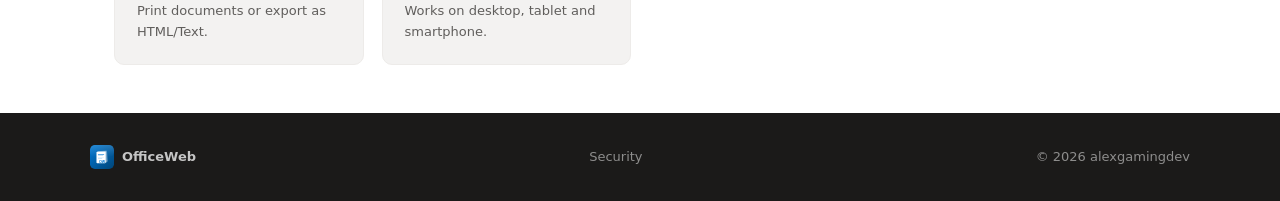
==== commit d1989cd9: "Set default language to English and remove all GitHub connections Co-authored-by: alexgamingdev <261" ====
--- a/index.html
+++ b/index.html
@@ -21,10 +21,7 @@
     <a href="impress.html" data-i18n="nav.impress">Impress</a>
     <a href="notes.html" data-i18n="nav.notes">Notes</a>
   </nav>
-  <a href="https://github.com/alexgamingdev/officeweb" class="header-gh" target="_blank" rel="noopener">
-    <svg width="16" height="16" viewBox="0 0 16 16" fill="currentColor" aria-hidden="true"><path d="M8 0C3.58 0 0 3.58 0 8c0 3.54 2.29 6.53 5.47 7.59.4.07.55-.17.55-.38 0-.19-.01-.82-.01-1.49-2.01.37-2.53-.49-2.69-.94-.09-.23-.48-.94-.82-1.13-.28-.15-.68-.52-.01-.53.63-.01 1.08.58 1.23.82.72 1.21 1.87.87 2.33.66.07-.52.28-.87.51-1.07-1.78-.2-3.64-.89-3.64-3.95 0-.87.31-1.59.82-2.15-.08-.2-.36-1.02.08-2.12 0 0 .67-.21 2.2.82.64-.18 1.32-.27 2-.27.68 0 1.36.09 2 .27 1.53-1.04 2.2-.82 2.2-.82.44 1.1.16 1.92.08 2.12.51.56.82 1.27.82 2.15 0 3.07-1.87 3.75-3.65 3.95.29.25.54.73.54 1.48 0 1.07-.01 1.93-.01 2.2 0 .21.15.46.55.38A8.013 8.013 0 0016 8c0-4.42-3.58-8-8-8z"/></svg>
-    GitHub
-  </a>
+
 </header>
 
 <section class="hero">
@@ -159,10 +156,9 @@
       OfficeWeb
     </a>
     <div class="footer-links">
-      <a href="https://github.com/alexgamingdev/officeweb" target="_blank" rel="noopener">GitHub</a>
-      <a href="https://github.com/alexgamingdev/officeweb/blob/main/SECURITY.md" target="_blank" rel="noopener" data-i18n="footer.security">Security</a>
+      <a href="./SECURITY.md" data-i18n="footer.security">Security</a>
     </div>
-    <span>© 2026 <a href="https://github.com/alexgamingdev" target="_blank" rel="noopener" style="color:rgba(255,255,255,.7)">alexgamingdev</a></span>
+    <span>© 2026 alexgamingdev</span>
   </div>
 </footer>
 
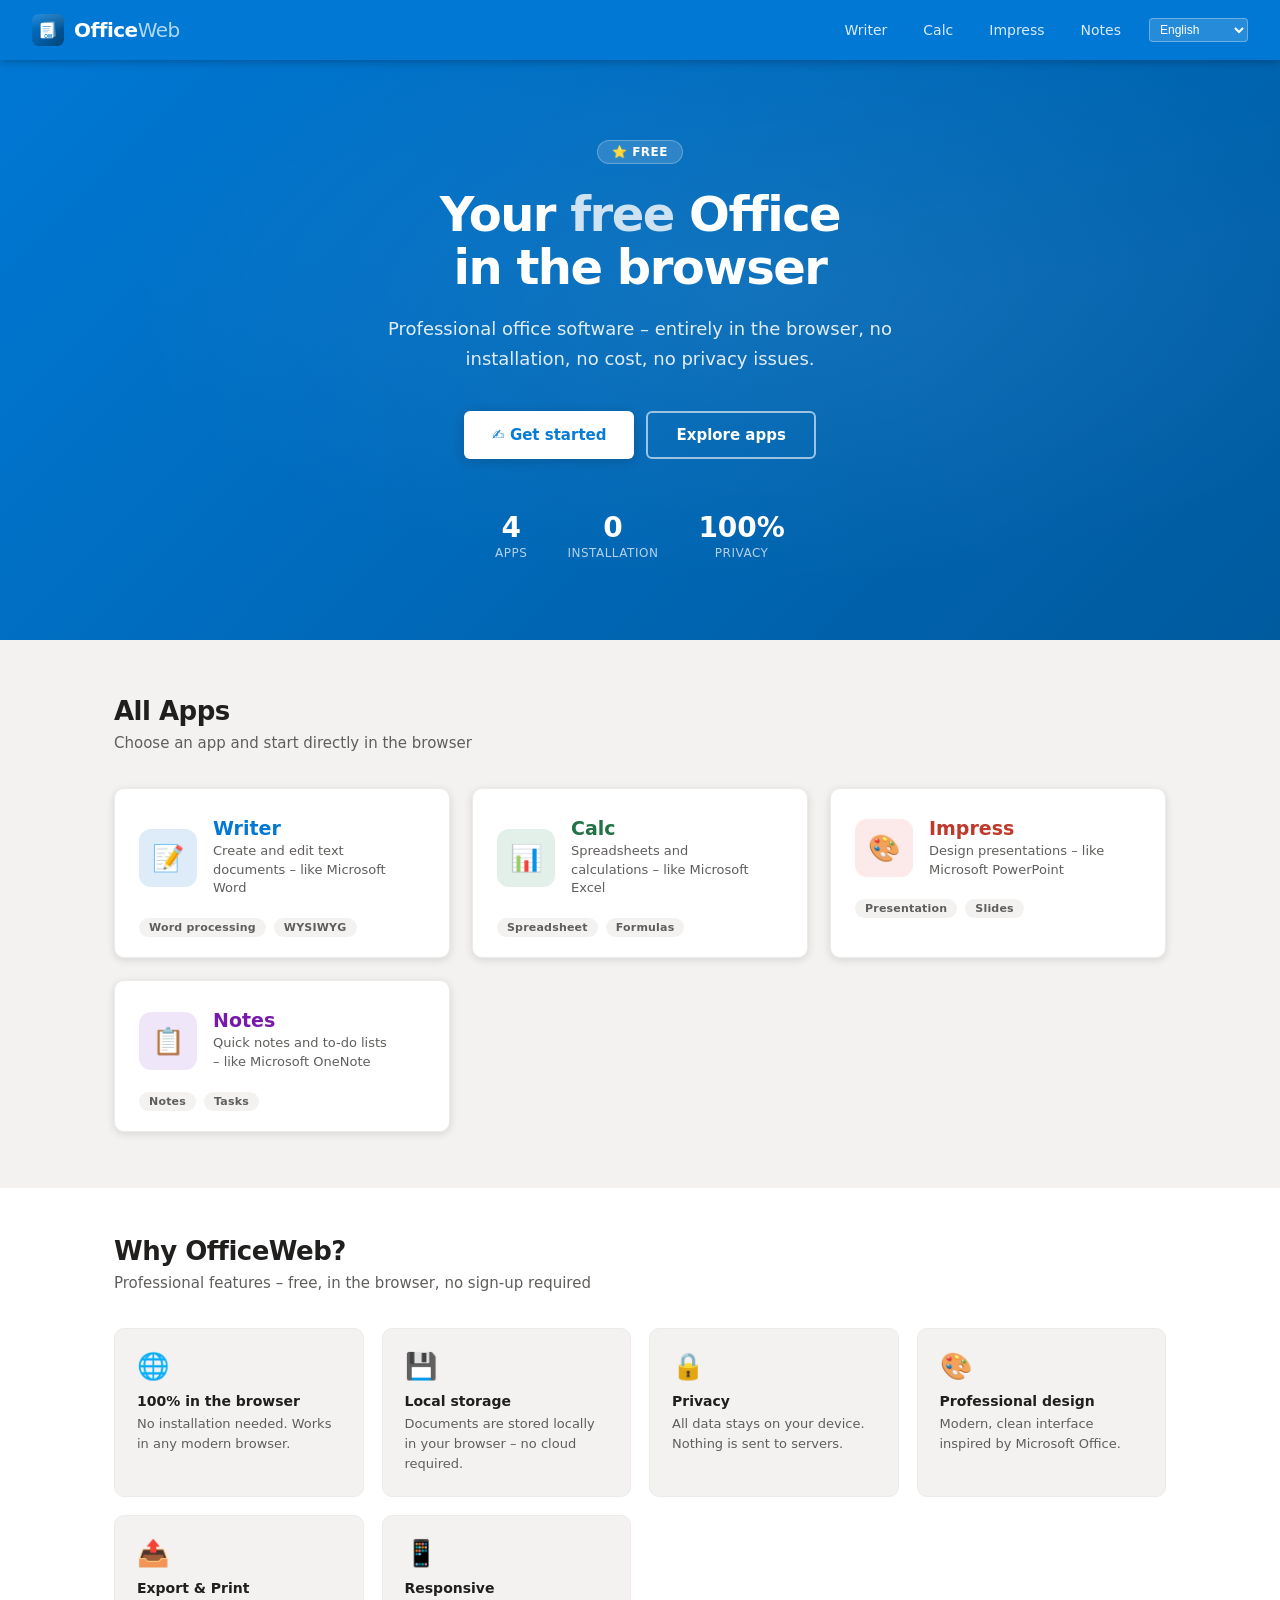
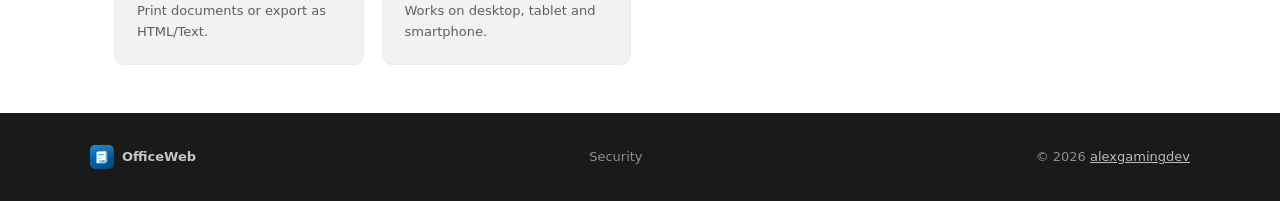
==== commit 107fe078: "Move HTML to subdirectories, show language in URL path, restore author link Co-authored-by: alexgami" ====
--- a/index.html
+++ b/index.html
@@ -16,10 +16,10 @@
     <span class="header-logo-text">Office<span>Web</span></span>
   </a>
   <nav class="header-nav">
-    <a href="writer.html" data-i18n="nav.writer">Writer</a>
-    <a href="calc.html" data-i18n="nav.calc">Calc</a>
-    <a href="impress.html" data-i18n="nav.impress">Impress</a>
-    <a href="notes.html" data-i18n="nav.notes">Notes</a>
+    <a href="/writer/" data-i18n="nav.writer">Writer</a>
+    <a href="/calc/" data-i18n="nav.calc">Calc</a>
+    <a href="/impress/" data-i18n="nav.impress">Impress</a>
+    <a href="/notes/" data-i18n="nav.notes">Notes</a>
   </nav>
 
 </header>
@@ -29,7 +29,7 @@
   <h1 data-i18n="hero.title">Your <em>free</em> Office<br>in the browser</h1>
   <p data-i18n="hero.subtitle">Professional office software – entirely in the browser, no installation, no cost, no privacy issues.</p>
   <div class="hero-btns">
-    <a href="writer.html" class="btn btn-primary" data-i18n="hero.start">✍️ Get started</a>
+    <a href="/writer/" class="btn btn-primary" data-i18n="hero.start">✍️ Get started</a>
     <a href="#apps" class="btn btn-outline" data-i18n="hero.discover">Explore apps</a>
   </div>
   <div class="hero-stats">
@@ -45,7 +45,7 @@
     <div class="section-sub" data-i18n="apps.subtitle">Choose an app and start directly in the browser</div>
     <div class="apps-grid">
 
-      <a href="writer.html" class="app-card">
+      <a href="/writer/" class="app-card">
         <div class="app-card-header">
           <div class="app-icon app-icon-writer">📝</div>
           <div>
@@ -60,7 +60,7 @@
         </div>
       </a>
 
-      <a href="calc.html" class="app-card">
+      <a href="/calc/" class="app-card">
         <div class="app-card-header">
           <div class="app-icon app-icon-calc">📊</div>
           <div>
@@ -75,7 +75,7 @@
         </div>
       </a>
 
-      <a href="impress.html" class="app-card">
+      <a href="/impress/" class="app-card">
         <div class="app-card-header">
           <div class="app-icon app-icon-impress">🎨</div>
           <div>
@@ -90,7 +90,7 @@
         </div>
       </a>
 
-      <a href="notes.html" class="app-card">
+      <a href="/notes/" class="app-card">
         <div class="app-card-header">
           <div class="app-icon app-icon-notes">📋</div>
           <div>
@@ -158,7 +158,7 @@
     <div class="footer-links">
       <a href="./SECURITY.md" data-i18n="footer.security">Security</a>
     </div>
-    <span>© 2026 alexgamingdev</span>
+    <span>© 2026 <a href="https://github.com/alexgamingdev" target="_blank" rel="noopener" style="color:rgba(255,255,255,.7)">alexgamingdev</a></span>
   </div>
 </footer>
 
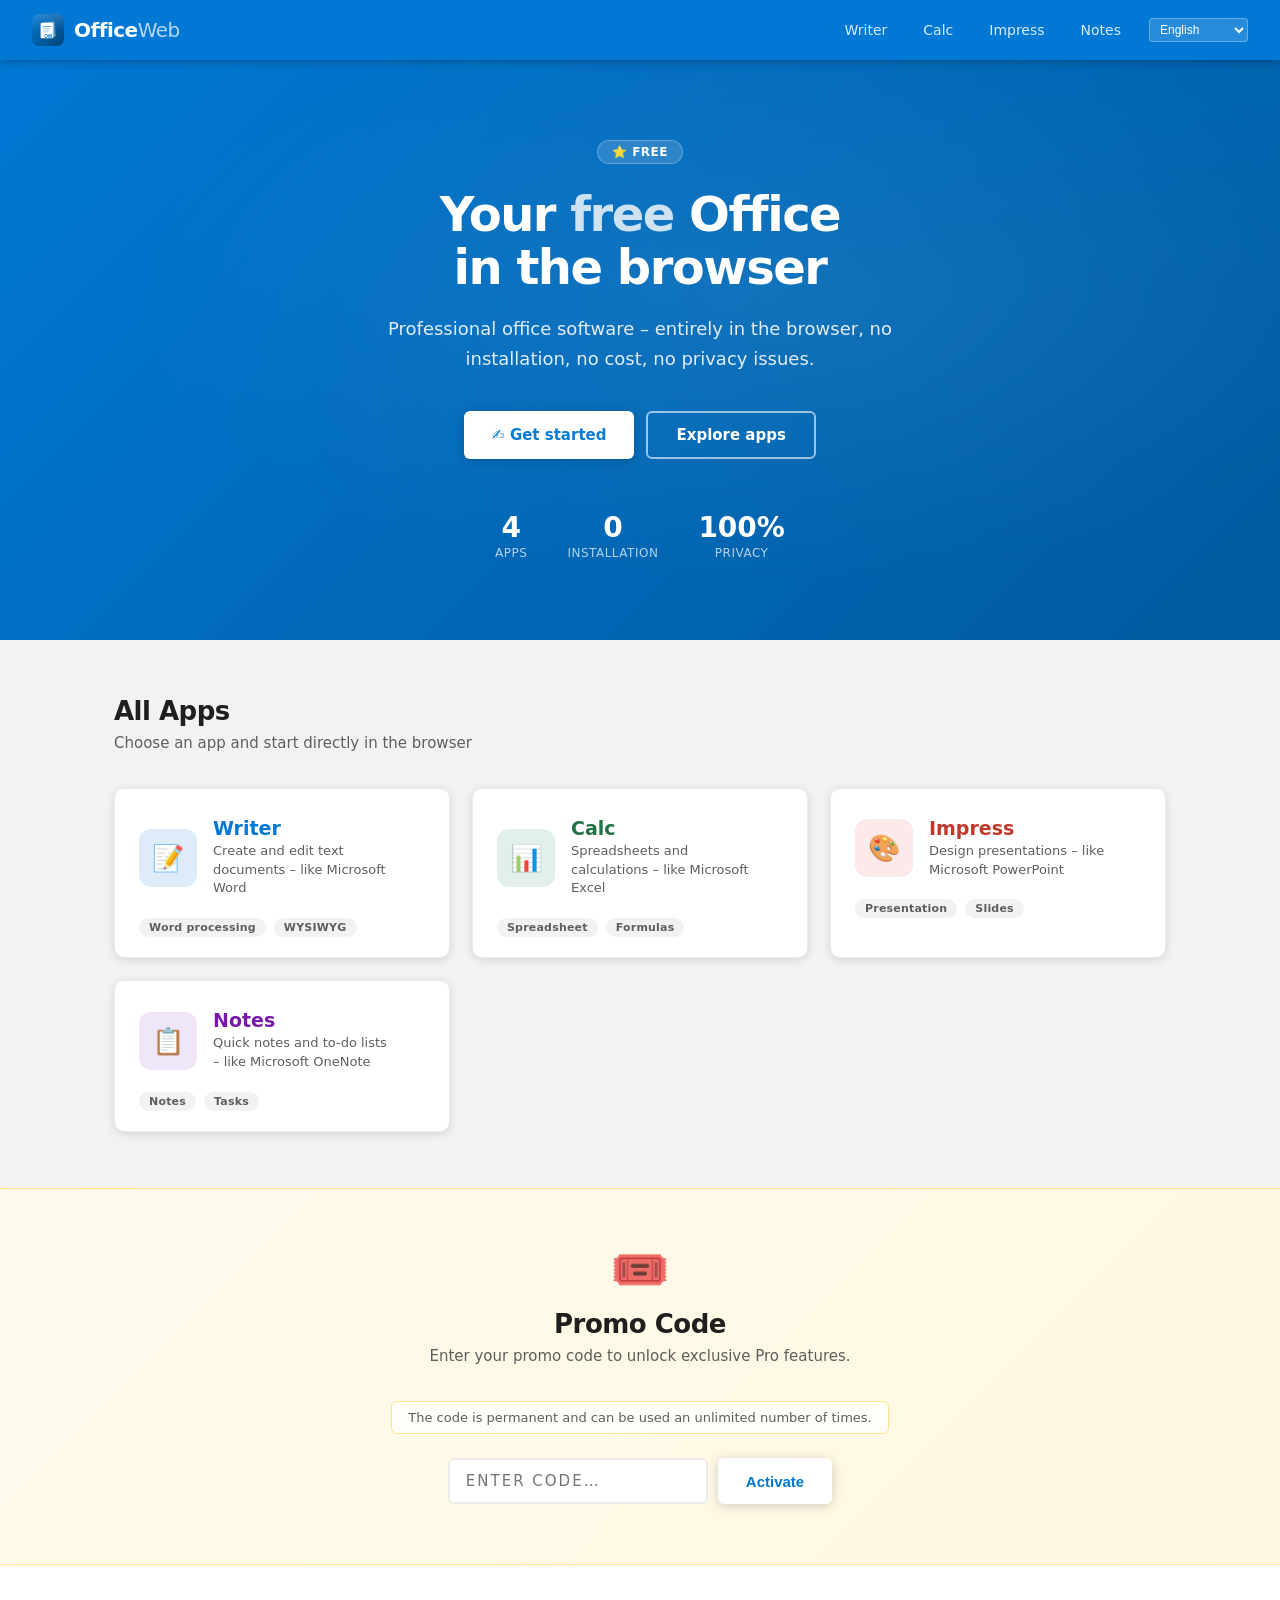
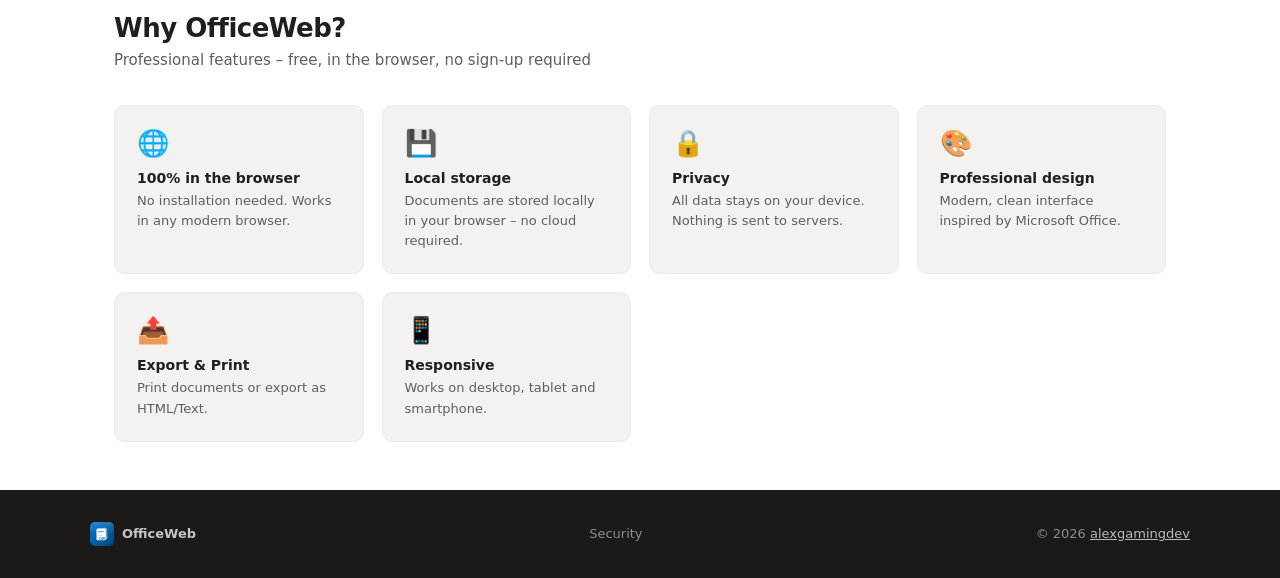
==== commit a0222020: "Add promo code system (code: OFFICEWEB1000, permanent, unlimited uses) Co-authored-by: alexgamingdev" ====
--- a/index.html
+++ b/index.html
@@ -108,6 +108,29 @@
     </div>
   </div>
 
+  <!-- Promo Code Section -->
+  <div class="promo-section">
+    <div class="promo-inner">
+      <div id="promo-form-wrap">
+        <div class="promo-icon">🎟️</div>
+        <div class="section-title" data-i18n="promo.title">Promo Code</div>
+        <p class="section-sub" data-i18n="promo.subtitle">Enter your promo code to unlock exclusive Pro features.</p>
+        <div class="promo-hint" data-i18n="promo.hint">The code is permanent and can be used an unlimited number of times.</div>
+        <form class="promo-form" onsubmit="return promoSubmit(event)">
+          <input id="promo-input" class="promo-input" type="text" data-i18n-placeholder="promo.placeholder" data-i18n-aria-label="promo.placeholder" placeholder="Enter code…" aria-label="Promo code" autocomplete="off" spellcheck="false" />
+          <button type="submit" class="btn btn-primary" data-i18n="promo.btn">Activate</button>
+        </form>
+        <p class="promo-msg promo-msg-error" id="promo-error" style="display:none" data-i18n="promo.error">Invalid code. Please try again.</p>
+      </div>
+      <div id="promo-success-wrap" style="display:none">
+        <div class="promo-icon">🎉</div>
+        <div class="section-title promo-success-title" data-i18n="promo.successTitle">Pro features active!</div>
+        <p class="section-sub" data-i18n="promo.successDesc">You have unlocked the full OfficeWeb Pro experience. Enjoy all features!</p>
+        <button class="btn promo-deactivate-btn" onclick="promoDeactivate()" data-i18n="promo.deactivate">Deactivate</button>
+      </div>
+    </div>
+  </div>
+
   <div class="section" style="background:var(--card-bg); max-width:100%; padding:48px 0;">
     <div style="max-width:1100px; margin:0 auto; padding:0 24px;">
       <div class="section-title" data-i18n="features.title">Why OfficeWeb?</div>
@@ -162,6 +185,7 @@
   </div>
 </footer>
 
+<script src="js/promo.js"></script>
 <script src="js/i18n.js"></script>
 </body>
 </html>
--- a/css/common.css
+++ b/css/common.css
@@ -166,3 +166,22 @@
   flex-shrink: 0;
 }
 .statusbar span { display: flex; align-items: center; gap: 4px; }
+
+/* ── Error pages ─────────────────────────────────────────────────────────── */
+.error-header { background: #0078d4; height: 48px; display: flex; align-items: center; padding: 0 24px; }
+.error-header a { display: flex; align-items: center; gap: 10px; text-decoration: none; }
+.error-header img { width: 28px; height: 28px; border-radius: 5px; }
+.error-header-title { color: #fff; font-size: 18px; font-weight: 700; letter-spacing: -.5px; }
+.error-header-title span { opacity: .7; font-weight: 400; }
+.error-body { background: #f3f2f1; flex: 1; display: flex; flex-direction: column; align-items: center; justify-content: center; padding: 48px 24px; text-align: center; min-height: calc(100vh - 88px); }
+.error-code { font-size: 96px; font-weight: 700; color: #c0392b; line-height: 1; }
+.error-title { font-size: 28px; font-weight: 600; color: #201f1e; margin: 16px 0 8px; }
+.error-text { font-size: 15px; color: #605e5c; max-width: 480px; }
+.error-actions { display: flex; gap: 12px; margin-top: 32px; flex-wrap: wrap; justify-content: center; }
+.error-btn { display: inline-block; padding: 10px 24px; border-radius: 6px; font-size: 14px; font-weight: 500; text-decoration: none; transition: opacity .15s; }
+.error-btn:hover { opacity: .85; }
+.error-btn-primary { background: #0078d4; color: #fff; }
+.error-btn-outline { border: 1.5px solid #0078d4; color: #0078d4; }
+.error-footer { background: #1b1a19; color: rgba(255,255,255,.5); padding: 20px 24px; font-size: 13px; text-align: center; }
+.error-footer a { color: rgba(255,255,255,.6); text-decoration: none; }
+.error-footer a:hover { color: #fff; }
--- a/css/index.css
+++ b/css/index.css
@@ -101,3 +101,19 @@
   .footer-inner { flex-direction: column; text-align: center; }
   .footer-links { justify-content: center; }
 }
+
+/* Promo code section */
+.promo-section { background: linear-gradient(135deg, #fef9ec, #fff8e1); border-top: 1px solid #fde68a; border-bottom: 1px solid #fde68a; padding: 56px 24px; text-align: center; }
+.promo-inner { max-width: 520px; margin: 0 auto; }
+.promo-icon { font-size: 48px; margin-bottom: 16px; line-height: 1; }
+.promo-hint { font-size: 13px; color: var(--text-muted); background: rgba(255,255,255,.7); border: 1px solid #fde68a; border-radius: 6px; padding: 8px 16px; display: inline-block; margin-bottom: 4px; }
+.promo-form { display: flex; gap: 10px; justify-content: center; flex-wrap: wrap; margin-top: 20px; margin-bottom: 4px; }
+.promo-input { height: 46px; border: 2px solid var(--border); border-radius: 6px; padding: 0 16px; font-size: 15px; font-family: inherit; letter-spacing: 2px; text-transform: uppercase; min-width: 200px; flex: 1; max-width: 260px; outline: none; transition: border-color .2s, box-shadow .2s; background: #fff; }
+.promo-input:focus { border-color: var(--blue); box-shadow: 0 0 0 3px rgba(0,120,212,.12); }
+.promo-msg { font-size: 13px; margin-top: 10px; }
+.promo-msg-error { color: var(--red); }
+.promo-success-title { color: var(--green) !important; }
+.promo-deactivate-btn { background: transparent; color: var(--text-muted); border: 1.5px solid var(--border); font-size: 13px; padding: 8px 20px; font-weight: 500; margin-top: 8px; }
+.promo-deactivate-btn:hover { background: var(--bg); color: var(--text); border-color: #bbb; }
+.promo-pro-badge { background: linear-gradient(135deg, #f59e0b, #d97706); color: #fff; font-size: 12px; font-weight: 700; padding: 4px 11px; border-radius: 20px; letter-spacing: .3px; display: inline-flex; align-items: center; gap: 4px; vertical-align: middle; margin-left: 4px; }
+
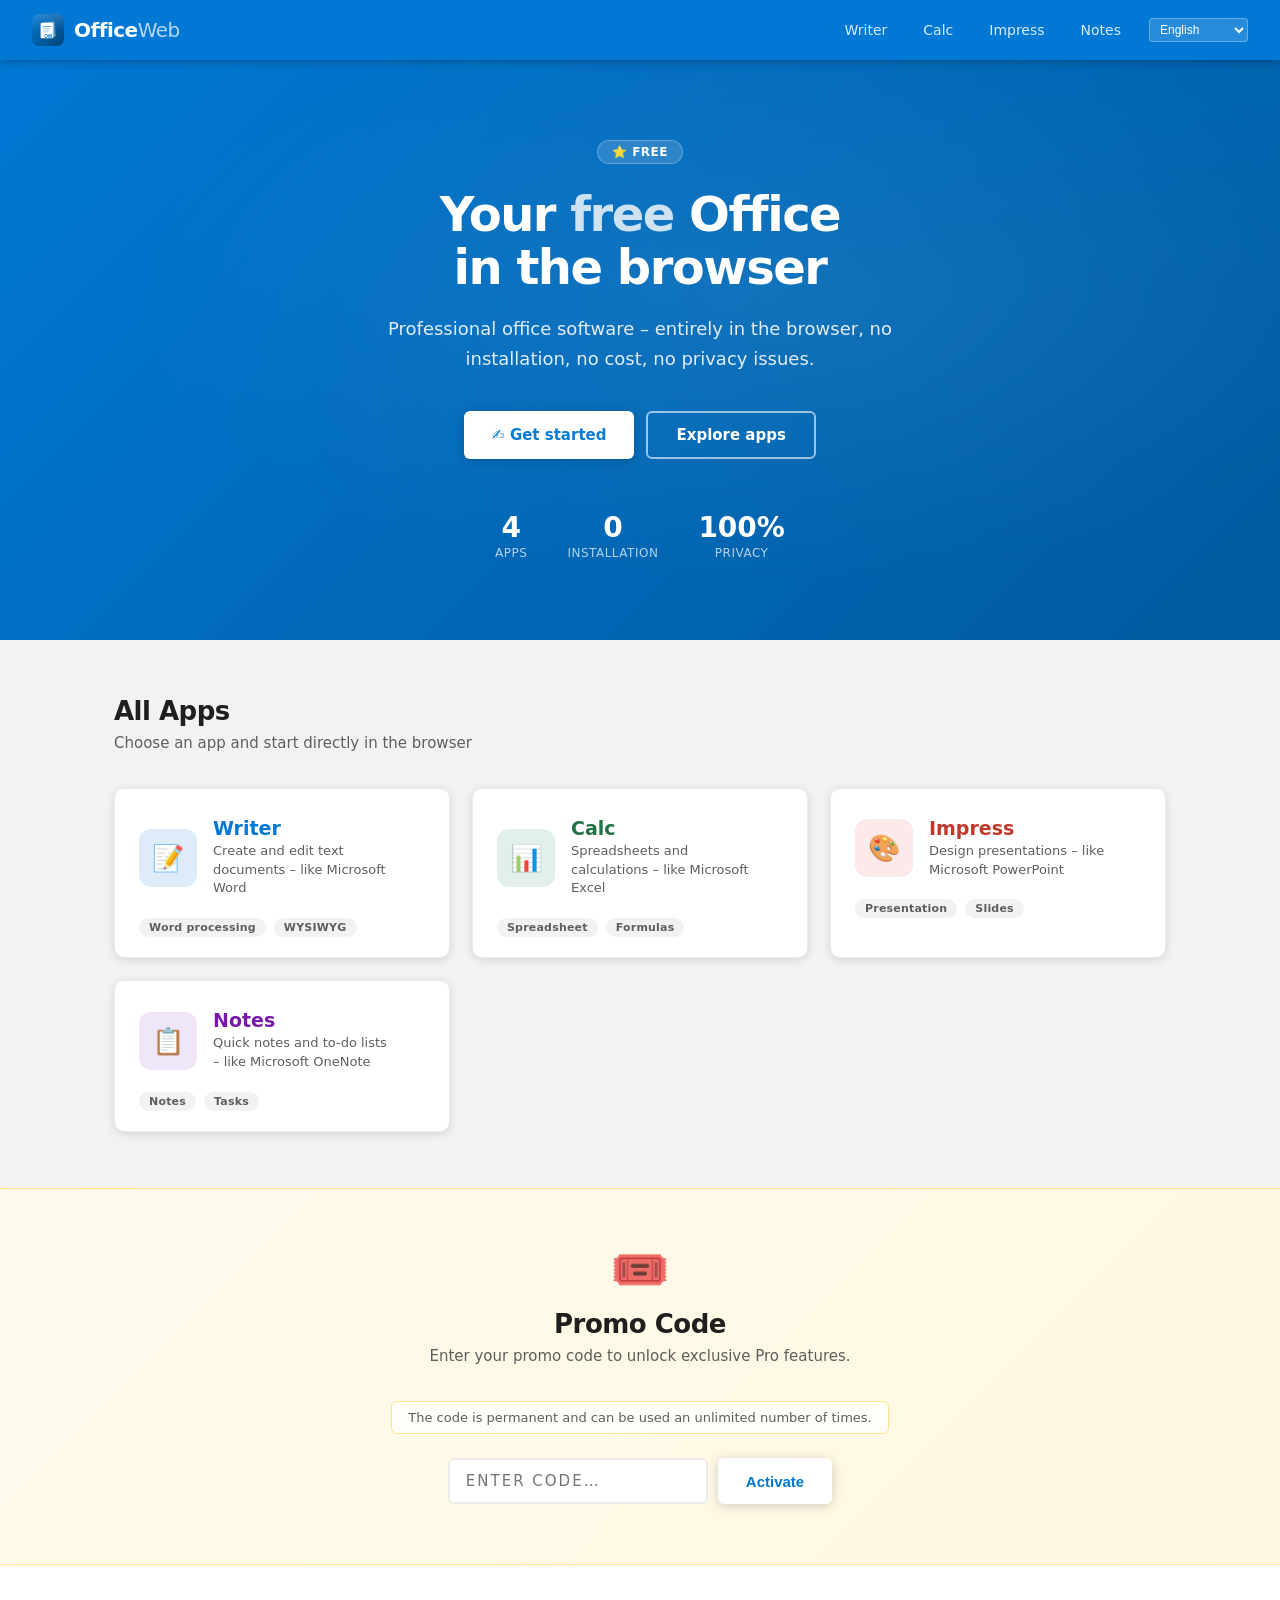
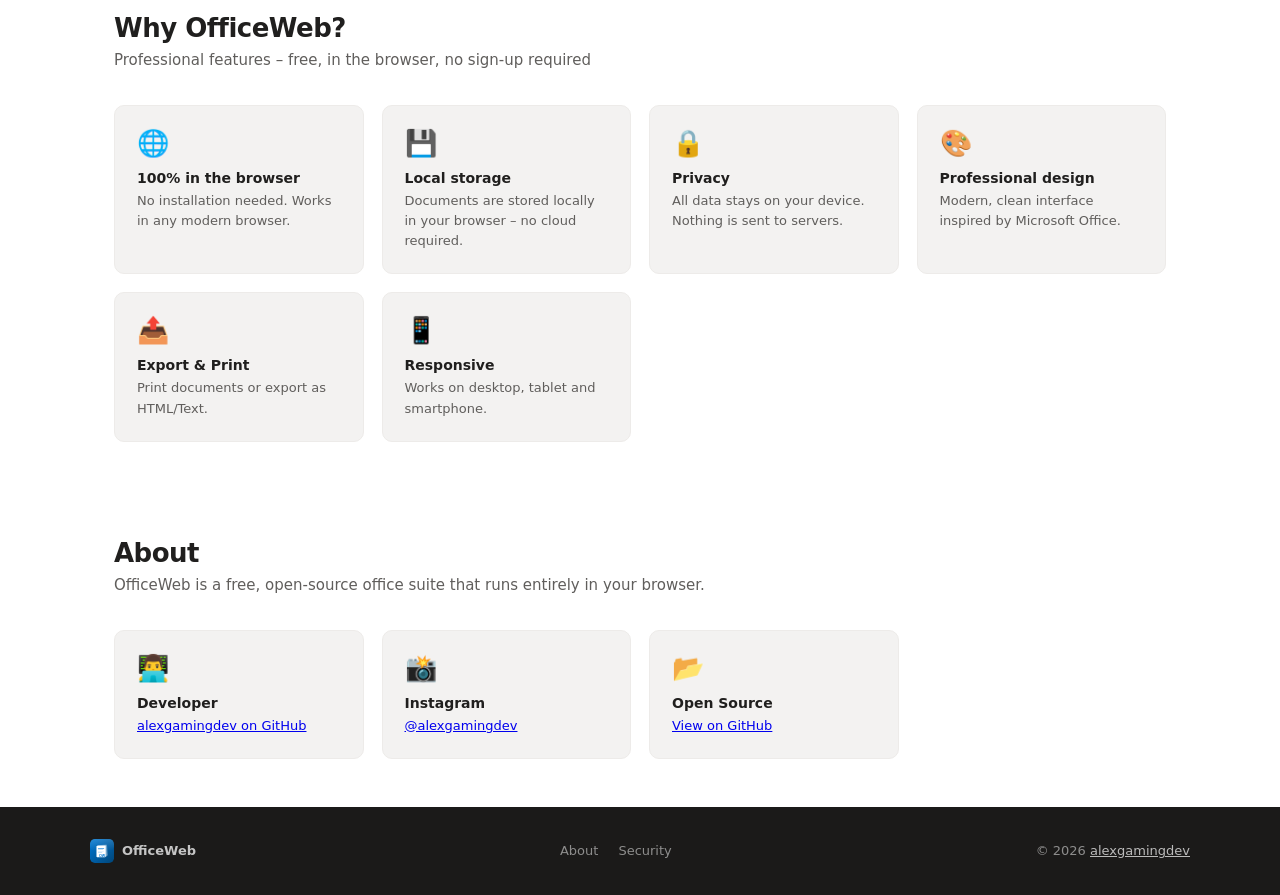
==== commit c6fbc16d: "feat: add JSON-LD structured data and About section to all HTML files Agent-Logs-Url: https://github" ====
--- a/index.html
+++ b/index.html
@@ -7,6 +7,24 @@
   <link rel="icon" href="logo.svg" type="image/svg+xml" />
   <link rel="stylesheet" href="css/common.css" />
   <link rel="stylesheet" href="css/index.css" />
+  <script type="application/ld+json">
+  {
+    "@context": "https://schema.org",
+    "@type": "WebSite",
+    "name": "OfficeWeb",
+    "url": "https://officeweb.alexgamingdev.tech/",
+    "description": "Free Office suite in the browser – no installation, no cost, no privacy issues.",
+    "author": {
+      "@type": "Person",
+      "name": "alexgamingdev",
+      "url": "https://github.com/alexgamingdev",
+      "sameAs": [
+        "https://github.com/alexgamingdev",
+        "https://www.instagram.com/alexgamingdev/"
+      ]
+    }
+  }
+  </script>
 </head>
 <body>
 
@@ -172,6 +190,36 @@
 
 </main>
 
+<section class="section" id="about" style="background:var(--card-bg); max-width:100%; padding:48px 0;">
+  <div style="max-width:1100px; margin:0 auto; padding:0 24px;">
+    <div class="section-title" data-i18n="about.title">About</div>
+    <div class="section-sub" data-i18n="about.subtitle">OfficeWeb is a free, open-source office suite that runs entirely in your browser.</div>
+    <div class="features-grid" style="margin-top:32px;">
+      <div class="feature-item">
+        <div class="feature-icon">👨‍💻</div>
+        <div class="feature-title" data-i18n="about.author.title">Developer</div>
+        <div class="feature-text">
+          <a href="https://github.com/alexgamingdev" target="_blank" rel="noopener" data-i18n="about.author.github">alexgamingdev on GitHub</a>
+        </div>
+      </div>
+      <div class="feature-item">
+        <div class="feature-icon">📸</div>
+        <div class="feature-title" data-i18n="about.instagram.title">Instagram</div>
+        <div class="feature-text">
+          <a href="https://www.instagram.com/alexgamingdev/" target="_blank" rel="noopener">@alexgamingdev</a>
+        </div>
+      </div>
+      <div class="feature-item">
+        <div class="feature-icon">📂</div>
+        <div class="feature-title" data-i18n="about.opensource.title">Open Source</div>
+        <div class="feature-text">
+          <a href="https://github.com/alexgamingdev/officeweb" target="_blank" rel="noopener" data-i18n="about.opensource.link">View on GitHub</a>
+        </div>
+      </div>
+    </div>
+  </div>
+</section>
+
 <footer>
   <div class="footer-inner">
     <a href="index.html" class="footer-brand">
@@ -179,6 +227,7 @@
       OfficeWeb
     </a>
     <div class="footer-links">
+      <a href="#about" data-i18n="footer.about">About</a>
       <a href="./SECURITY.md" data-i18n="footer.security">Security</a>
     </div>
     <span>© 2026 <a href="https://github.com/alexgamingdev" target="_blank" rel="noopener" style="color:rgba(255,255,255,.7)">alexgamingdev</a></span>
